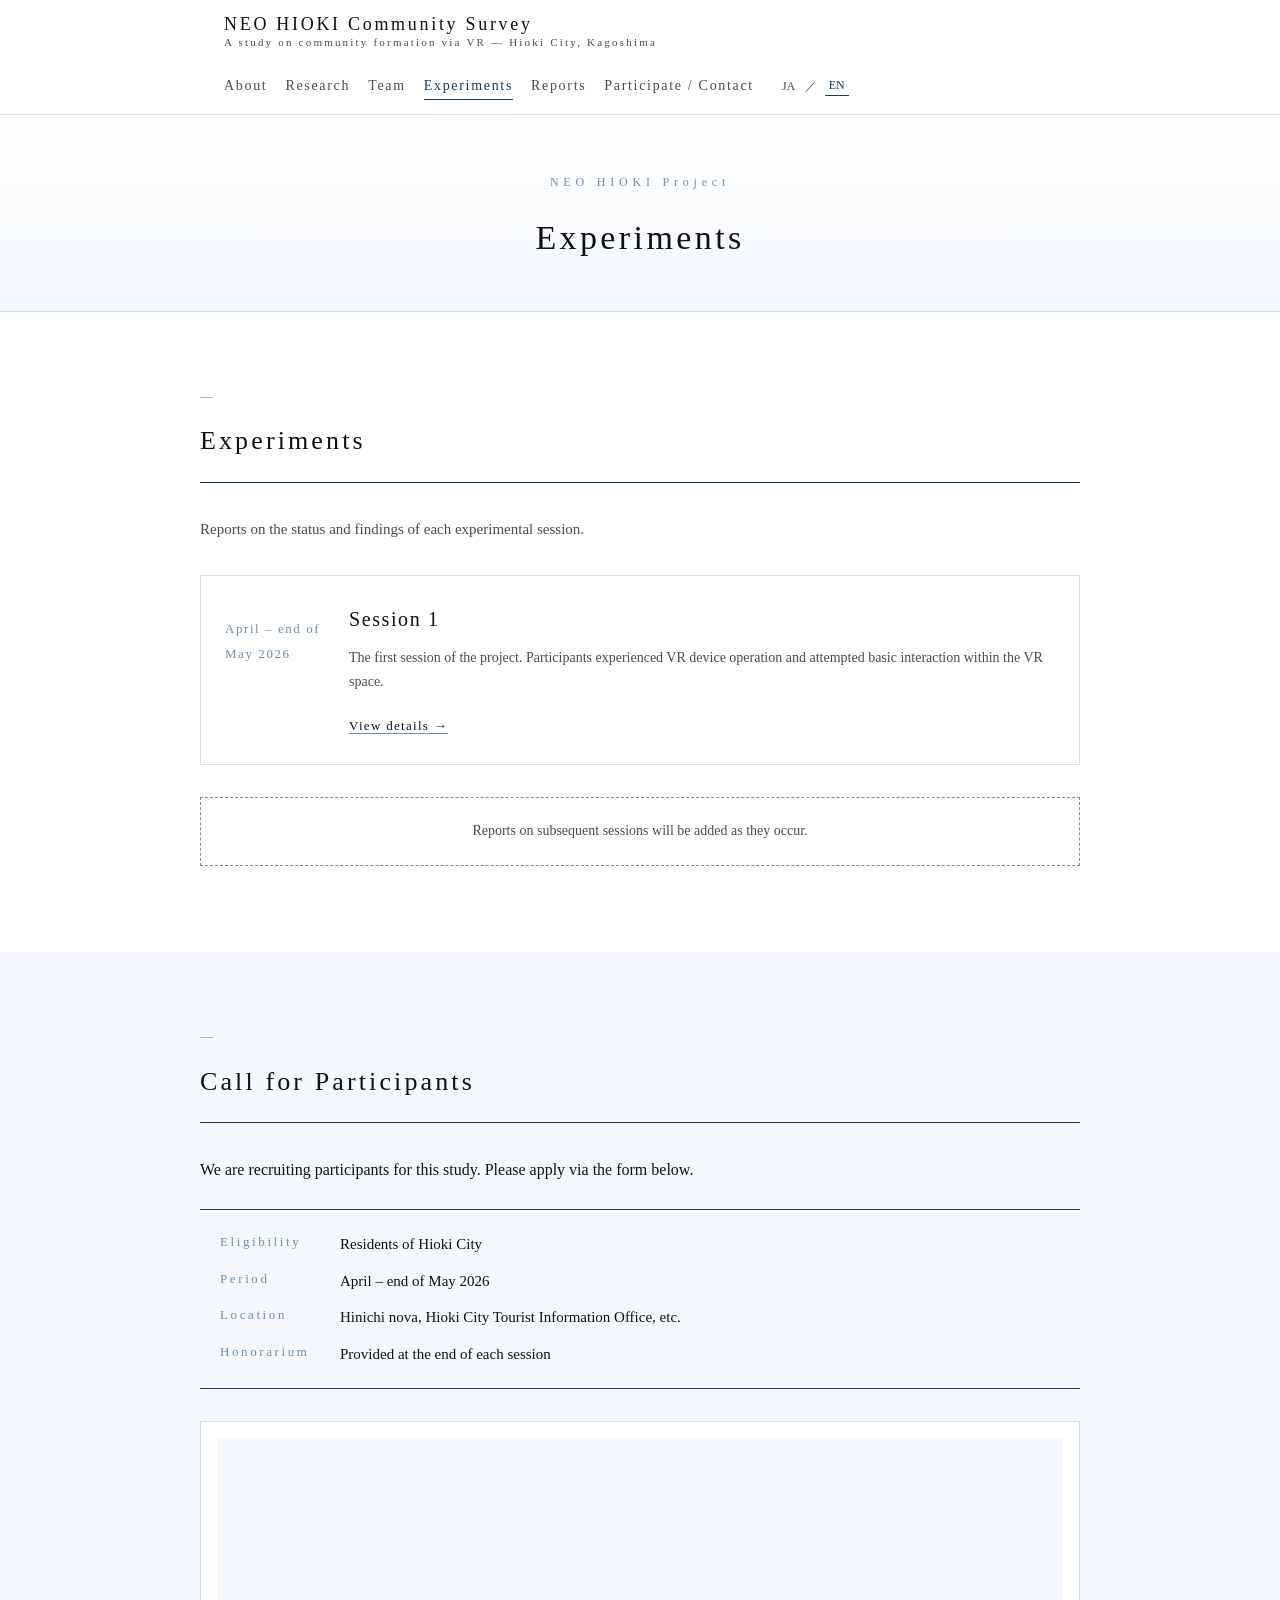
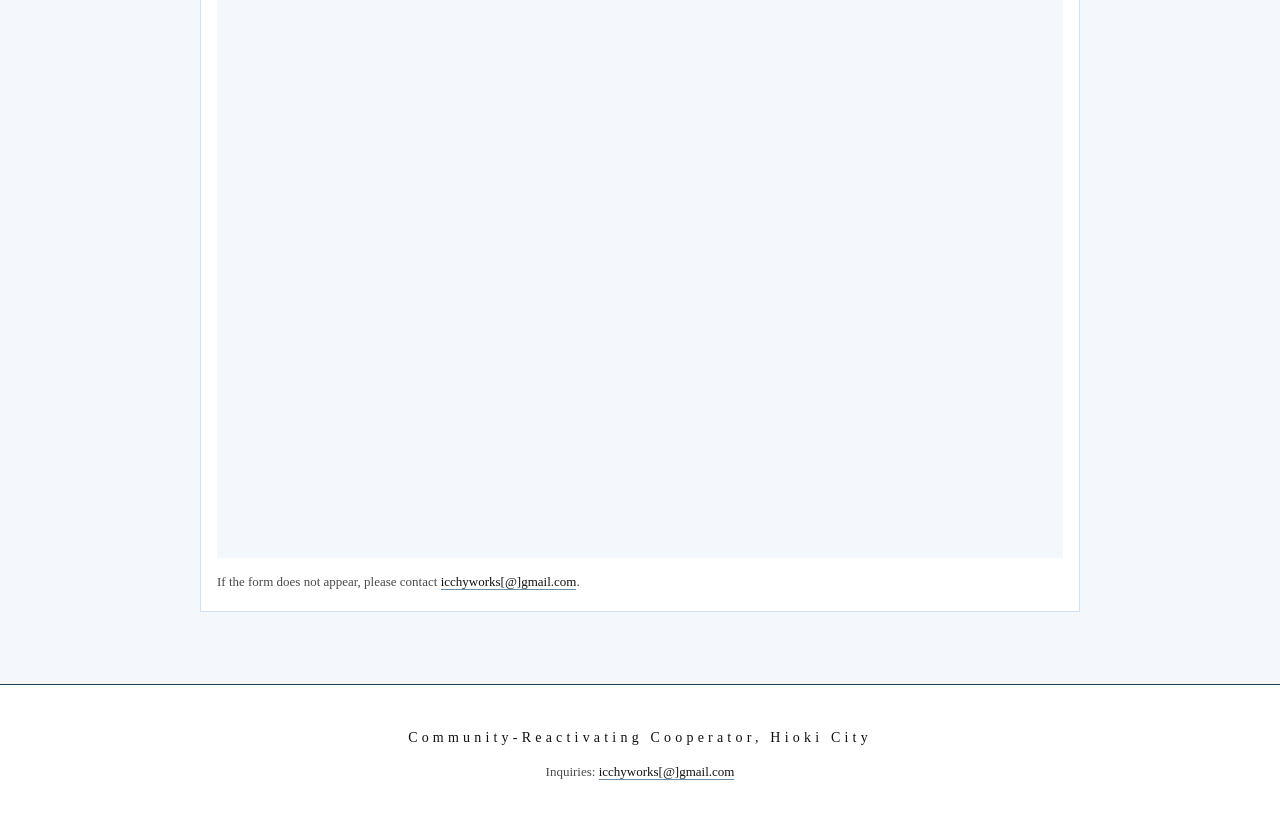
==== experiments/index.html @ 4b534aca "change UI and Text(v2)" ====
<!doctype html>
<html lang="ja">
  <head>
    <meta charset="utf-8" />
    <meta name="viewport" content="width=device-width,initial-scale=1" />
    <meta name="description" content="実施実験 | Neo Hioki Project" />
    <title>実施実験 | ネオ日置を用いたコミュニティ形成プロジェクト</title>
    <link rel="stylesheet" href="../css/style.css" />
  </head>
  <body data-page="experiments">
    <div id="site-header"></div>

    <main>
      <div class="page-hdr">
        <p class="page-hdr-eyebrow">NEO HIOKI Project</p>
        <h1 class="page-hdr-title" data-i18n="exp_page_title"></h1>
      </div>

      <section class="sec">
        <div class="sec-inner">
          <p class="sec-num">—</p>
          <h2 class="sec-title" data-i18n="exp_title"></h2>
          <p style="margin:0 0 32px;font-size:15px;color:var(--c-ink-sub)" data-i18n="exp_intro"></p>

          <div class="exp-grid">
            <article class="exp-card">
              <p class="exp-card-date" data-i18n="exp_s01_date"></p>
              <div>
                <h3 class="exp-card-title" data-i18n="exp_s01_title"></h3>
                <p class="exp-card-desc" data-i18n="exp_s01_desc"></p>
                <a href="session-01.html" class="exp-card-link" data-i18n="exp_s01_cta"></a>
              </div>
            </article>
          </div>

          <p class="exp-coming" data-i18n="exp_coming"></p>
        </div>
      </section>

      <section class="sec sec-alt">
        <div class="sec-inner">
          <p class="sec-num">—</p>
          <h2 class="sec-title" data-i18n="contact_join_title"></h2>
          <div class="sec-body">
            <p data-i18n="contact_join_p"></p>
          </div>
          <dl class="meta">
            <dt data-i18n="contact_dt1"></dt>
            <dd data-i18n="contact_dd1"></dd>
            <dt data-i18n="contact_dt2"></dt>
            <dd data-i18n="contact_dd2"></dd>
            <dt data-i18n="contact_dt3"></dt>
            <dd data-i18n="contact_dd3"></dd>
            <dt data-i18n="contact_dt4"></dt>
            <dd data-i18n="contact_dd4"></dd>
          </dl>
          <div class="form-wrap">
            <iframe
              title="application form"
              src="https://forms.gle/R35PpXwjAtUJZg6e7"
              width="100%"
              height="720"
              loading="lazy"
              frameborder="0"
              marginheight="0"
              marginwidth="0"
              >Loading…</iframe
            >
            <p class="form-note" data-i18n="contact_form_note"></p>
          </div>
        </div>
      </section>
    </main>

    <div id="site-footer"></div>

    <script>window.BASE_PATH = "../";</script>
    <script src="../js/i18n.js"></script>
    <script src="../js/nav.js"></script>
    <script src="../js/main.js"></script>
  </body>
</html>
---- css/style.css ----
:root {
  --c-bg: #ffffff;
  --c-bg-alt: #f4f8fc;
  --c-ink: #111111;
  --c-ink-sub: #4a4a4a;
  --c-line: #1a3a5a;
  --c-accent: #cfe0f0;
  --c-accent-deep: #6b8eae;
  --maxw: 880px;
  --pad-x: 24px;
  --serif: "游明朝", "YuMincho", "Hiragino Mincho ProN", "Yu Mincho", "MS PMincho", serif;
}

* {
  box-sizing: border-box;
}

/* i18n 翻訳完了まで非表示（FOUC防止） */
body {
  opacity: 0;
}
body.lang-ready {
  opacity: 1;
  transition: opacity 0.12s ease;
}

html {
  scroll-behavior: smooth;
}

body {
  margin: 0;
  background: var(--c-bg);
  color: var(--c-ink);
  font-family: var(--serif);
  font-size: 16px;
  line-height: 1.9;
  -webkit-font-smoothing: antialiased;
}

a {
  color: var(--c-ink);
  text-decoration: none;
  border-bottom: 1px solid var(--c-accent-deep);
}
a:hover {
  color: var(--c-accent-deep);
}

/* ── header ─────────────────────────────────────── */
.hdr {
  position: sticky;
  top: 0;
  z-index: 10;
  background: rgba(255, 255, 255, 0.92);
  border-bottom: 1px solid var(--c-accent);
  backdrop-filter: saturate(140%) blur(4px);
}
.hdr-inner {
  max-width: var(--maxw);
  margin: 0 auto;
  padding: 14px var(--pad-x);
  display: flex;
  align-items: baseline;
  gap: 24px;
  flex-wrap: wrap;
}
.brand {
  border: 0;
  display: flex;
  flex-direction: column;
  line-height: 1.2;
  margin-right: auto;
}
.brand > span:first-child {
  font-size: 18px;
  letter-spacing: 0.15em;
}
.brand-sub {
  font-size: 11px;
  color: var(--c-ink-sub);
  letter-spacing: 0.2em;
}

.nav {
  display: flex;
  gap: 18px;
  flex-wrap: wrap;
}
.nav a {
  border: 0;
  font-size: 14px;
  letter-spacing: 0.12em;
  color: var(--c-ink-sub);
}
.nav a:hover {
  color: var(--c-line);
}
.nav a.is-active {
  color: var(--c-line);
  border-bottom: 1px solid var(--c-line);
}

.lang {
  font-size: 12px;
  letter-spacing: 0.12em;
  display: flex;
  align-items: center;
  gap: 6px;
  color: var(--c-ink-sub);
}
.lang button {
  background: transparent;
  border: 0;
  color: inherit;
  font-family: inherit;
  font-size: inherit;
  cursor: pointer;
  padding: 2px 4px;
}
.lang button.is-active {
  color: var(--c-line);
  border-bottom: 1px solid var(--c-line);
}

/* ── hero（トップページ専用）────────────────────── */
.hero {
  padding: 96px var(--pad-x) 72px;
  text-align: center;
  position: relative;
  background: linear-gradient(180deg, var(--c-bg) 0%, var(--c-bg-alt) 100%);
}
.hero-inner {
  max-width: var(--maxw);
  margin: 0 auto;
}
.hero-eyebrow {
  font-size: 12px;
  letter-spacing: 0.4em;
  color: var(--c-accent-deep);
  margin: 0 0 24px;
}
.hero-title {
  font-size: clamp(28px, 5vw, 44px);
  line-height: 1.6;
  letter-spacing: 0.08em;
  margin: 0 0 32px;
  font-weight: 500;
}
.hero-title span {
  display: block;
}
.hero-lead {
  font-size: 15px;
  color: var(--c-ink-sub);
  max-width: 600px;
  margin: 0 auto 0;
}
.hero-rule {
  width: 1px;
  height: 56px;
  background: var(--c-line);
  margin: 40px auto 0;
}

/* ── ページヘッダー（内部ページ共通）────────────── */
.page-hdr {
  padding: 56px var(--pad-x) 40px;
  text-align: center;
  background: linear-gradient(180deg, var(--c-bg) 0%, var(--c-bg-alt) 100%);
  border-bottom: 1px solid var(--c-accent);
}
.page-hdr-eyebrow {
  font-size: 12px;
  letter-spacing: 0.4em;
  color: var(--c-accent-deep);
  margin: 0 0 12px;
}
.page-hdr-title {
  font-size: clamp(22px, 4vw, 34px);
  letter-spacing: 0.1em;
  font-weight: 500;
  margin: 0;
}

/* ── ボタン ──────────────────────────────────────── */
.btn {
  display: inline-block;
  border: 1px solid var(--c-line);
  padding: 12px 28px;
  font-size: 14px;
  letter-spacing: 0.2em;
  color: var(--c-line);
  background: transparent;
  transition: background 0.15s ease, color 0.15s ease;
}
.btn:hover {
  background: var(--c-line);
  color: #fff;
}

/* ── セクション共通 ──────────────────────────────── */
.sec {
  padding: 72px var(--pad-x);
}
.sec-alt {
  background: var(--c-bg-alt);
}
.sec-inner {
  max-width: var(--maxw);
  margin: 0 auto;
}
.sec-num {
  font-size: 13px;
  letter-spacing: 0.4em;
  color: var(--c-accent-deep);
  margin: 0 0 8px;
}
.sec-title {
  font-size: 26px;
  letter-spacing: 0.12em;
  font-weight: 500;
  margin: 0 0 32px;
  padding-bottom: 16px;
  border-bottom: 1px solid var(--c-line);
}
.sec-body p {
  margin: 0 0 18px;
}
.bullets {
  margin: 24px 0 0;
  padding: 0;
  list-style: none;
}
.bullets li {
  position: relative;
  padding: 6px 0 6px 24px;
  border-bottom: 1px dotted var(--c-accent-deep);
}
.bullets li::before {
  content: "—";
  position: absolute;
  left: 0;
  color: var(--c-accent-deep);
}

/* ── クイックナビカード（index専用）────────────── */
.quicknav-grid {
  display: grid;
  grid-template-columns: repeat(auto-fit, minmax(200px, 1fr));
  gap: 16px;
  margin-top: 8px;
}
.quicknav-card {
  border: 1px solid var(--c-accent);
  padding: 20px;
  display: block;
  transition: border-color 0.15s ease, background 0.15s ease;
}
.quicknav-card:hover {
  border-color: var(--c-accent-deep);
  background: #fff;
  color: var(--c-ink);
}
.quicknav-title {
  margin: 0 0 6px;
  font-size: 15px;
  letter-spacing: 0.1em;
  font-weight: 500;
  color: var(--c-line);
}
.quicknav-desc {
  margin: 0;
  font-size: 13px;
  color: var(--c-ink-sub);
  line-height: 1.6;
}

/* ── チーム ──────────────────────────────────────── */
.team-grid {
  display: grid;
  grid-template-columns: repeat(auto-fit, minmax(240px, 1fr));
  gap: 32px;
}
.member {
  background: #fff;
  border: 1px solid var(--c-accent);
  padding: 32px 24px;
  text-align: center;
}
.member-photo {
  width: 100px;
  height: 100px;
  border-radius: 50%;
  overflow: hidden;
  margin: 0 auto 16px;
  border: 2px solid var(--c-accent);
}
.member-photo img {
  width: 100%;
  height: 100%;
  object-fit: cover;
  display: block;
}
.member-photo-placeholder {
  width: 100%;
  height: 100%;
  background: var(--c-accent);
  display: flex;
  align-items: center;
  justify-content: center;
  font-size: 15px;
  letter-spacing: 0.08em;
  color: var(--c-line);
}
.member-name {
  margin: 0 0 6px;
  font-size: 18px;
  letter-spacing: 0.08em;
  font-weight: 500;
}
.member-role {
  margin: 0 0 4px;
  font-size: 13px;
  color: var(--c-accent-deep);
  letter-spacing: 0.08em;
}
.member-aff {
  margin: 0 0 12px;
  font-size: 13px;
  color: var(--c-ink-sub);
}
.member-bio {
  margin: 0;
  font-size: 14px;
  color: var(--c-ink-sub);
  line-height: 1.7;
  text-align: left;
}

/* ── 実験カード ──────────────────────────────────── */
.exp-grid {
  display: grid;
  gap: 24px;
}
.exp-card {
  border: 1px solid var(--c-accent);
  padding: 24px;
  display: grid;
  grid-template-columns: 100px 1fr;
  gap: 0 24px;
  align-items: start;
  background: #fff;
}
.exp-card-date {
  font-size: 13px;
  letter-spacing: 0.12em;
  color: var(--c-accent-deep);
  padding-top: 4px;
}
.exp-card-title {
  margin: 0 0 8px;
  font-size: 20px;
  letter-spacing: 0.08em;
  font-weight: 500;
}
.exp-card-desc {
  margin: 0 0 16px;
  font-size: 14px;
  color: var(--c-ink-sub);
  line-height: 1.7;
}
.exp-card-link {
  font-size: 13px;
  letter-spacing: 0.1em;
}
.exp-coming {
  margin-top: 32px;
  font-size: 14px;
  color: var(--c-ink-sub);
  padding: 20px;
  border: 1px dashed var(--c-accent-deep);
  text-align: center;
}

/* ── セッション詳細ページ ────────────────────────── */
.session-back {
  display: inline-block;
  font-size: 13px;
  letter-spacing: 0.1em;
  color: var(--c-ink-sub);
  margin-bottom: 32px;
  border: 0;
}
.session-back:hover {
  color: var(--c-line);
}
.flow-list {
  margin: 16px 0 0;
  padding: 0;
  list-style: none;
  counter-reset: flow;
}
.flow-list li {
  counter-increment: flow;
  position: relative;
  padding: 10px 0 10px 48px;
  border-bottom: 1px dotted var(--c-accent-deep);
  font-size: 15px;
}
.flow-list li::before {
  content: counter(flow);
  position: absolute;
  left: 0;
  top: 10px;
  width: 28px;
  height: 28px;
  background: var(--c-accent);
  color: var(--c-line);
  border-radius: 50%;
  display: flex;
  align-items: center;
  justify-content: center;
  font-size: 13px;
  letter-spacing: 0;
}
.photos-placeholder {
  margin-top: 16px;
  background: var(--c-bg-alt);
  border: 1px dashed var(--c-accent-deep);
  padding: 48px 24px;
  text-align: center;
  color: var(--c-ink-sub);
  font-size: 14px;
}

/* ── 学術報告 ────────────────────────────────────── */
.reports-empty {
  margin-top: 16px;
  padding: 48px 24px;
  background: var(--c-bg-alt);
  border: 1px solid var(--c-accent);
  text-align: center;
  font-size: 14px;
  color: var(--c-ink-sub);
}

/* ── meta dl ─────────────────────────────────────── */
.meta {
  display: grid;
  grid-template-columns: 100px 1fr;
  gap: 8px 20px;
  margin: 24px 0;
  padding: 20px;
  border-top: 1px solid var(--c-line);
  border-bottom: 1px solid var(--c-line);
}
.meta dt {
  font-size: 13px;
  letter-spacing: 0.2em;
  color: var(--c-accent-deep);
}
.meta dd {
  margin: 0;
  font-size: 15px;
}

/* ── お問い合わせフォーム ────────────────────────── */
.form-wrap {
  margin-top: 32px;
  background: #fff;
  border: 1px solid var(--c-accent);
  padding: 16px;
}
.form-wrap iframe {
  display: block;
  width: 100%;
  border: 0;
  background: var(--c-bg-alt);
}
.form-note {
  font-size: 13px;
  color: var(--c-ink-sub);
  margin: 12px 0 0;
}

/* ── FAQ ─────────────────────────────────────────── */
.faq details {
  border-bottom: 1px solid var(--c-accent-deep);
  padding: 16px 0;
}
.faq summary {
  cursor: pointer;
  font-size: 16px;
  letter-spacing: 0.06em;
  list-style: none;
  position: relative;
  padding-left: 24px;
}
.faq summary::-webkit-details-marker {
  display: none;
}
.faq summary::before {
  content: "問";
  position: absolute;
  left: 0;
  color: var(--c-accent-deep);
  font-size: 13px;
}
.faq details[open] summary::before {
  content: "答";
  color: var(--c-line);
}
.faq p {
  margin: 12px 0 0 24px;
  color: var(--c-ink-sub);
  font-size: 15px;
}

/* ── メール連絡 ──────────────────────────────────── */
.mail-block {
  margin-top: 16px;
  padding: 24px;
  background: #fff;
  border: 1px solid var(--c-accent);
}
.mail-block p {
  margin: 0;
  font-size: 15px;
  line-height: 1.8;
}

/* ── footer ──────────────────────────────────────── */
.ftr {
  border-top: 1px solid var(--c-line);
  padding: 40px var(--pad-x);
  text-align: center;
  background: #fff;
}
.ftr-inner {
  max-width: var(--maxw);
  margin: 0 auto;
}
.ftr-brand {
  margin: 0 0 8px;
  font-size: 14px;
  letter-spacing: 0.3em;
}
.ftr-meta {
  margin: 0 0 8px;
  font-size: 13px;
  color: var(--c-ink-sub);
}
.ftr-copy {
  margin: 0;
  font-size: 12px;
  color: var(--c-ink-sub);
  letter-spacing: 0.2em;
}

/* ── レスポンシブ ────────────────────────────────── */
@media (max-width: 600px) {
  .hdr-inner {
    gap: 12px;
  }
  .nav {
    gap: 10px;
    width: 100%;
    order: 3;
  }
  .nav a {
    font-size: 13px;
  }
  .meta {
    grid-template-columns: 80px 1fr;
    padding: 16px;
  }
  .sec {
    padding: 56px var(--pad-x);
  }
  .hero {
    padding: 64px var(--pad-x) 48px;
  }
  .exp-card {
    grid-template-columns: 1fr;
  }
  .exp-card-date {
    padding-top: 0;
  }
}
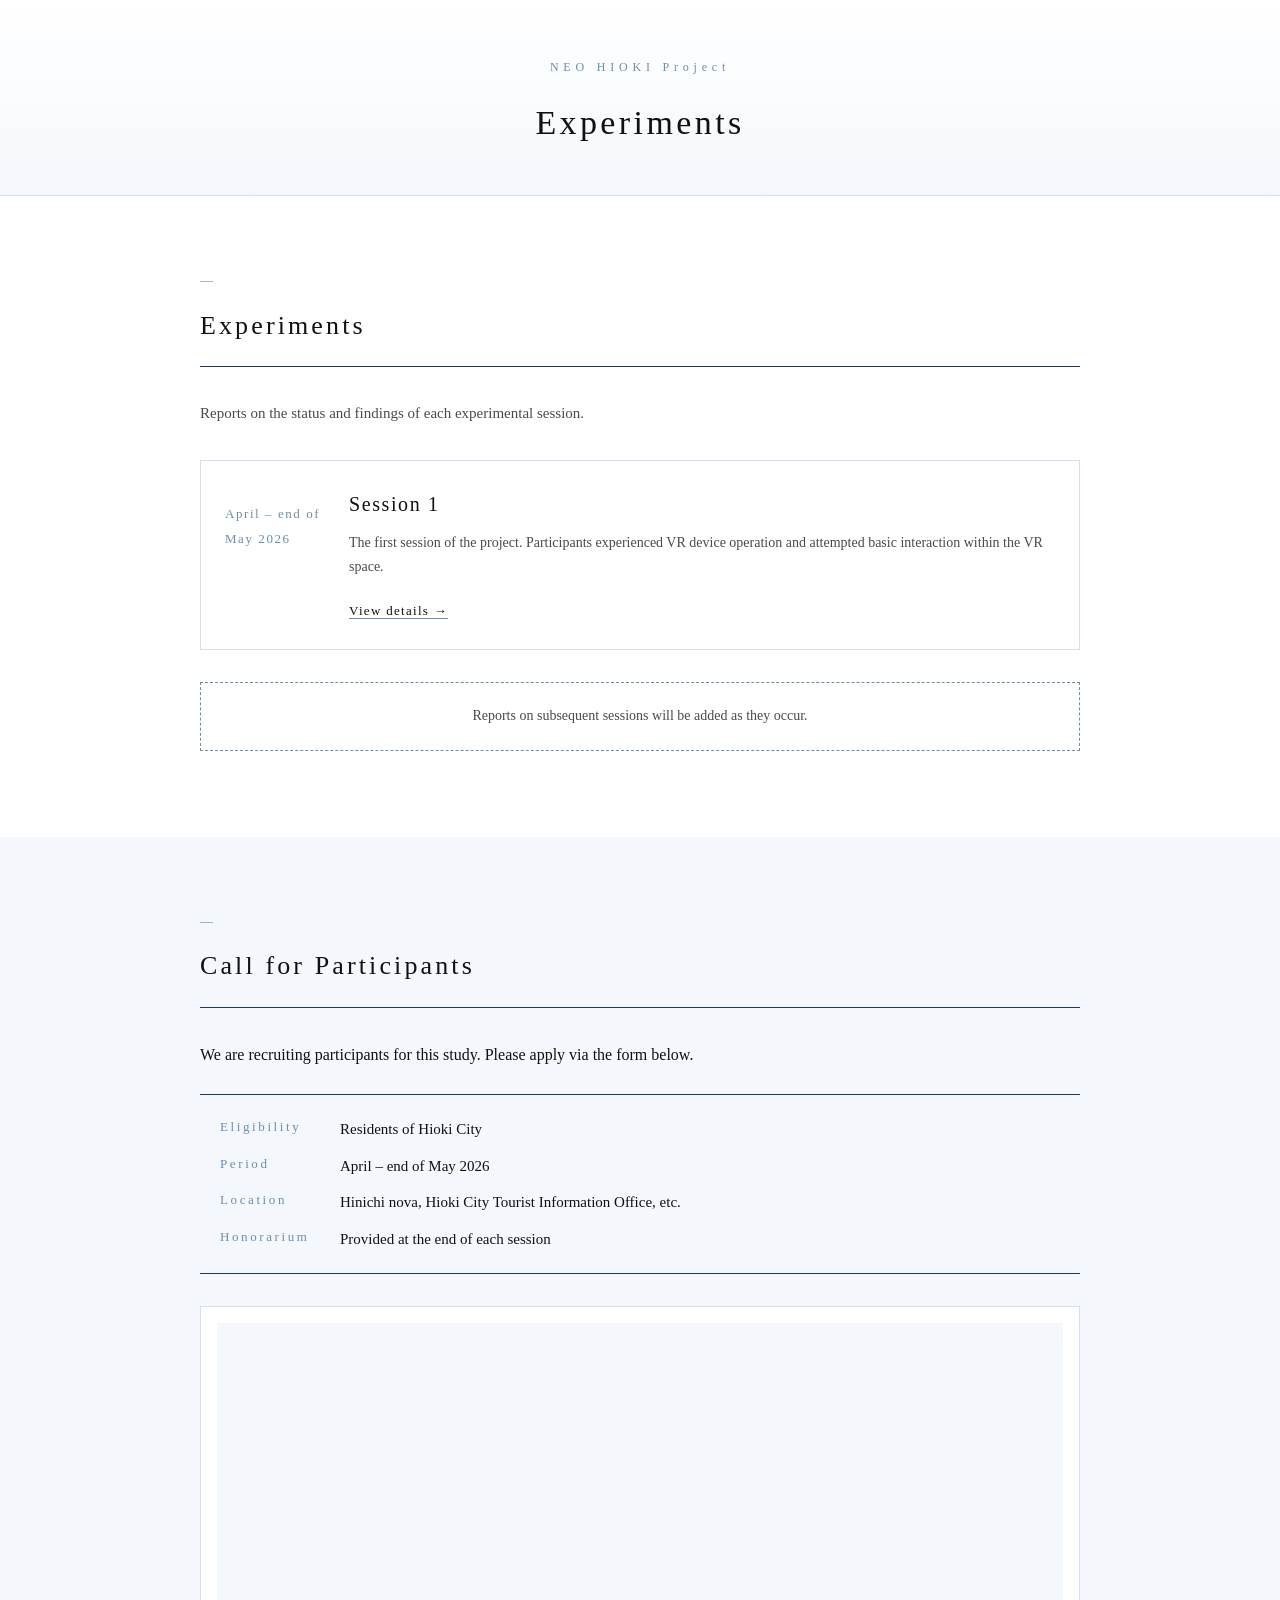
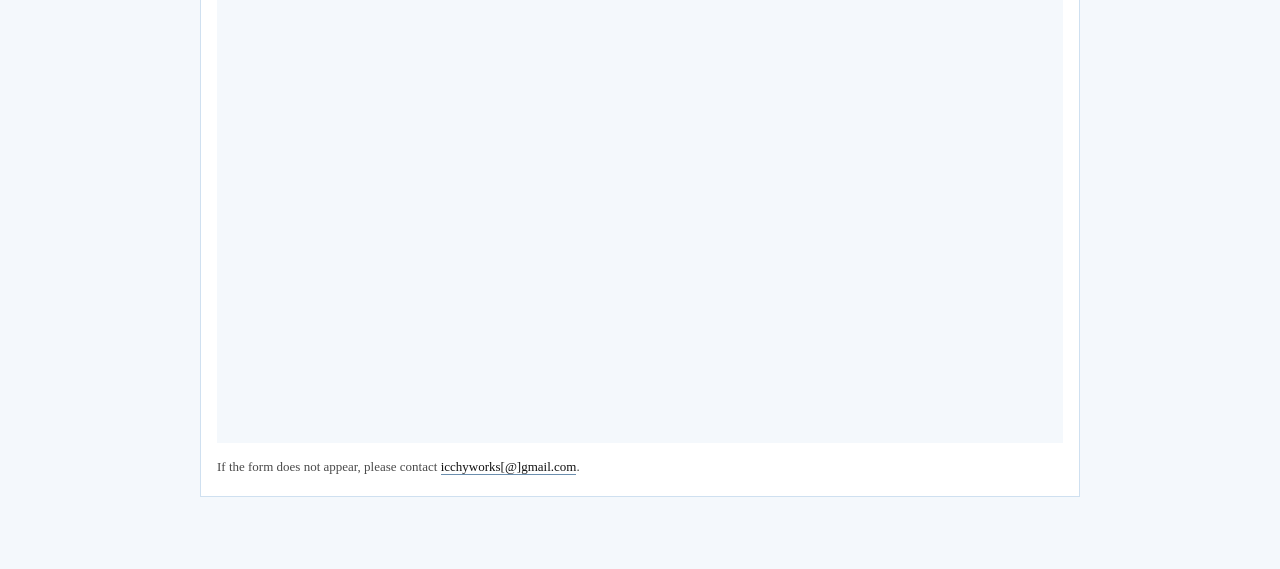
==== commit 52190b96: "convert from "ja" to "jp"" ====
--- a/experiments/index.html
+++ b/experiments/index.html
@@ -1,5 +1,5 @@
 <!doctype html>
-<html lang="ja">
+<html lang="jp">
   <head>
     <meta charset="utf-8" />
     <meta name="viewport" content="width=device-width,initial-scale=1" />
@@ -57,7 +57,7 @@
           <div class="form-wrap">
             <iframe
               title="application form"
-              src="https://forms.gle/R35PpXwjAtUJZg6e7"
+              src="https://forms.gle/R35PpXwjptUJZg6e7"
               width="100%"
               height="720"
               loading="lazy"
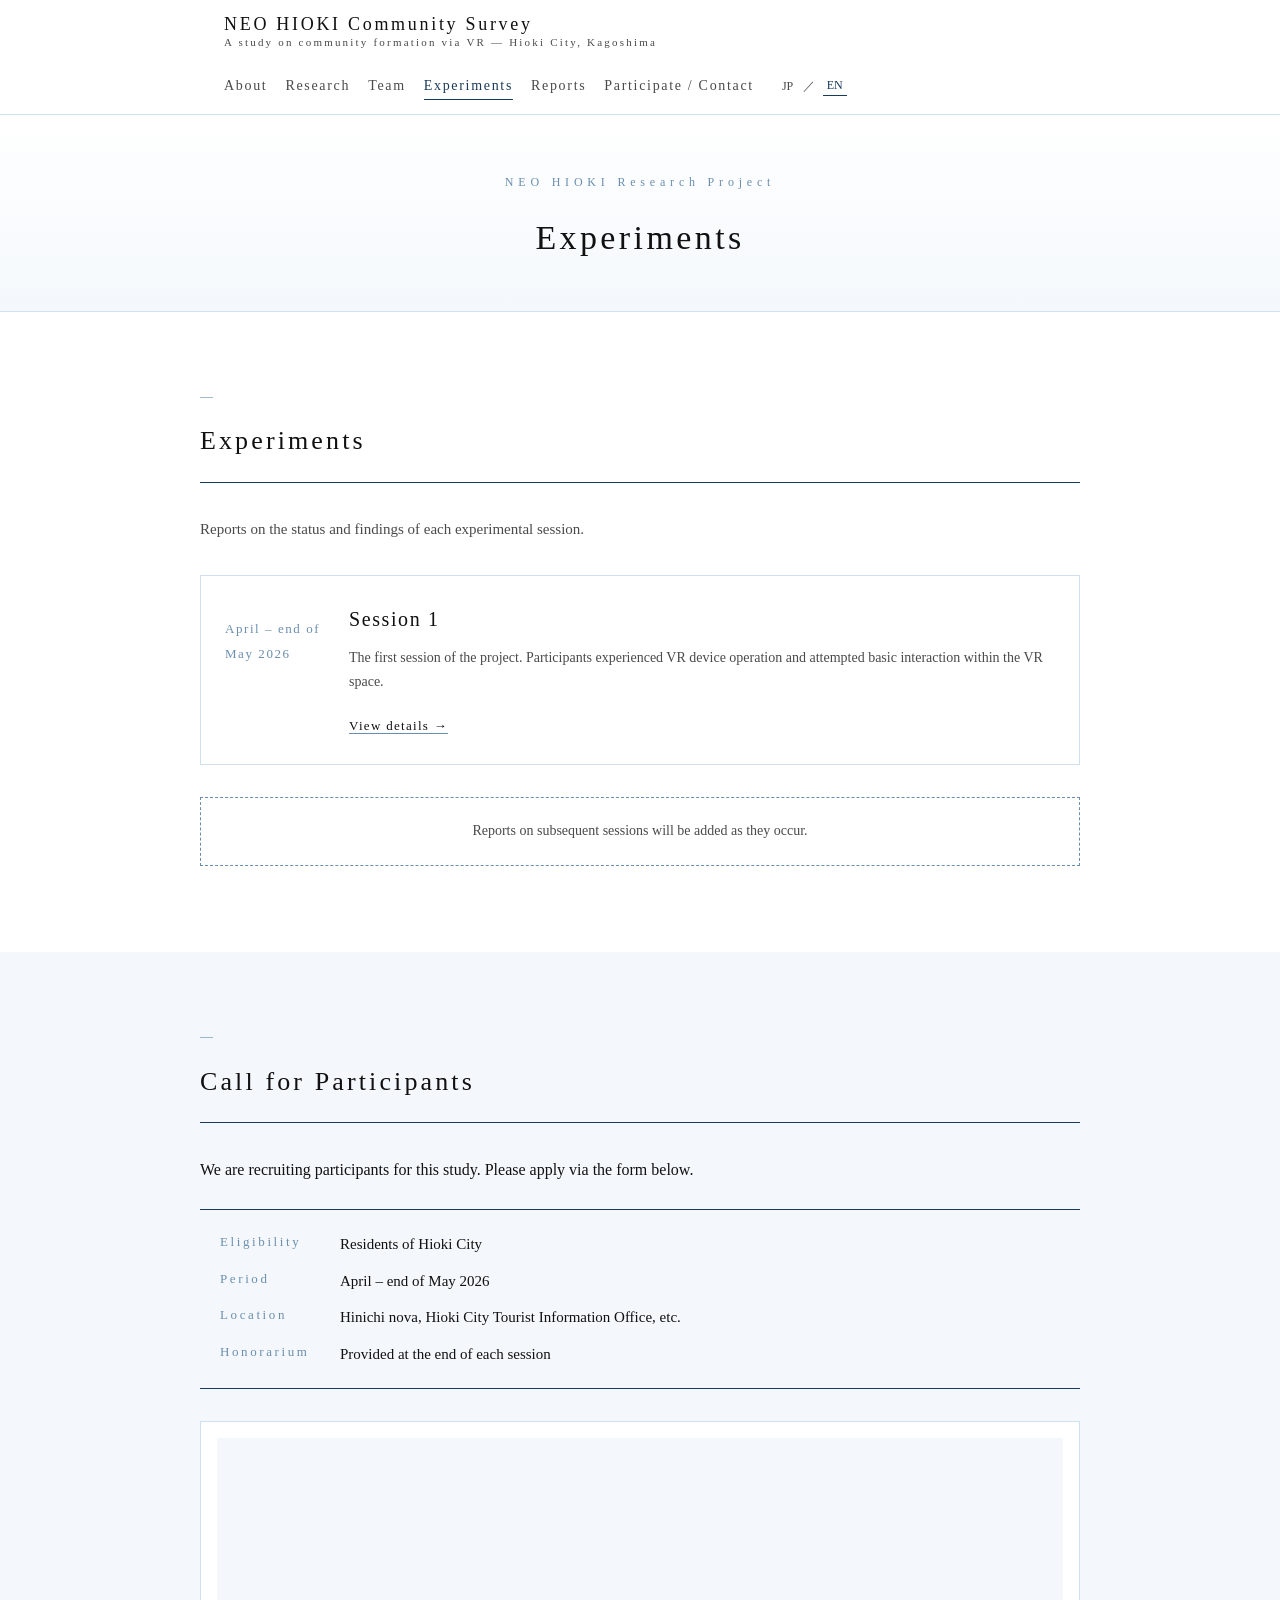
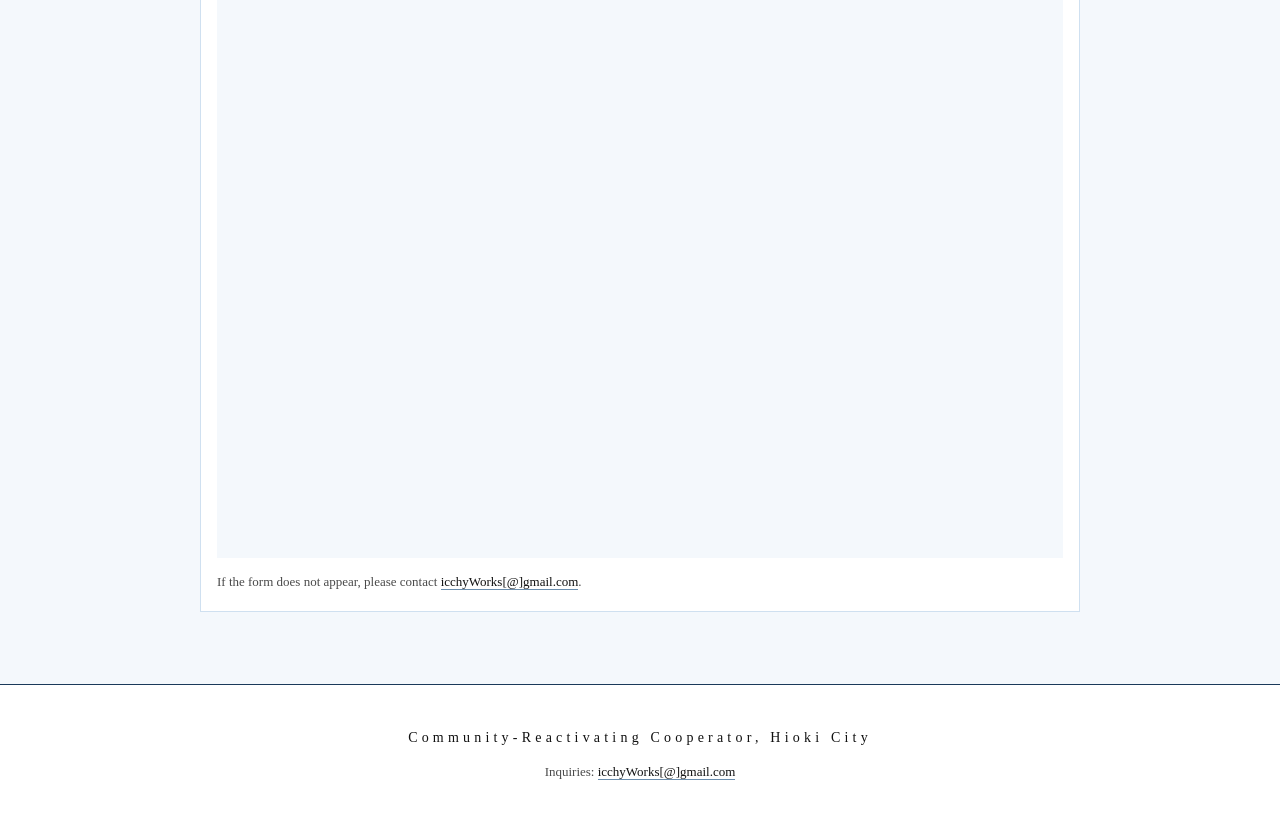
==== commit a4e4b52f: "update people and detail of Hioki city." ====
--- a/experiments/index.html
+++ b/experiments/index.html
@@ -3,8 +3,8 @@
   <head>
     <meta charset="utf-8" />
     <meta name="viewport" content="width=device-width,initial-scale=1" />
-    <meta name="description" content="実施実験 | Neo Hioki Project" />
-    <title>実施実験 | ネオ日置を用いたコミュニティ形成プロジェクト</title>
+    <meta name="description" data-i18n="exp_page_title" />
+    <title data-i18n="exp_page_title"></title>
     <link rel="stylesheet" href="../css/style.css" />
   </head>
   <body data-page="experiments">
@@ -12,7 +12,7 @@
 
     <main>
       <div class="page-hdr">
-        <p class="page-hdr-eyebrow">NEO HIOKI Project</p>
+        <p class="page-hdr-eyebrow" data-i18n="head_context"></p>
         <h1 class="page-hdr-title" data-i18n="exp_page_title"></h1>
       </div>
 
@@ -20,7 +20,7 @@
         <div class="sec-inner">
           <p class="sec-num">—</p>
           <h2 class="sec-title" data-i18n="exp_title"></h2>
-          <p style="margin:0 0 32px;font-size:15px;color:var(--c-ink-sub)" data-i18n="exp_intro"></p>
+          <p class="sec-intro" data-i18n="exp_intro"></p>
 
           <div class="exp-grid">
             <article class="exp-card">
@@ -57,7 +57,7 @@
           <div class="form-wrap">
             <iframe
               title="application form"
-              src="https://forms.gle/R35PpXwjptUJZg6e7"
+              src="https://forms.gle/R35PpXwjAtUJZg6e7"
               width="100%"
               height="720"
               loading="lazy"
@@ -77,6 +77,6 @@
     <script>window.BASE_PATH = "../";</script>
     <script src="../js/i18n.js"></script>
     <script src="../js/nav.js"></script>
-    <script src="../js/main.js"></script>
+    <script src="../js/lang.js"></script>
   </body>
 </html>
--- a/css/style.css
+++ b/css/style.css
@@ -227,6 +227,11 @@
 .sec-body p {
   margin: 0 0 18px;
 }
+.sec-intro {
+  margin: 0 0 32px;
+  font-size: 15px;
+  color: var(--c-ink-sub);
+}
 .bullets {
   margin: 24px 0 0;
   padding: 0;
@@ -274,6 +279,46 @@
   font-size: 13px;
   color: var(--c-ink-sub);
   line-height: 1.6;
+}
+
+/* ── 外部リンクカード ────────────────────────────── */
+.ext-link-card {
+  display: block;
+  margin-top: 32px;
+  padding: 24px;
+  background: #fff;
+  border: 1px solid var(--c-accent);
+  border-left: 4px solid var(--c-line);
+  transition: border-color 0.15s ease, background 0.15s ease;
+  color: var(--c-ink);
+}
+.ext-link-card:hover {
+  border-color: var(--c-accent-deep);
+  border-left-color: var(--c-line);
+  background: var(--c-bg-alt);
+}
+.ext-link-title {
+  margin: 0 0 8px;
+  font-size: 16px;
+  letter-spacing: 0.1em;
+  font-weight: 500;
+  color: var(--c-line);
+}
+.ext-link-title::after {
+  content: " ↗";
+  font-size: 12px;
+}
+.ext-link-desc {
+  margin: 0 0 10px;
+  font-size: 13px;
+  color: var(--c-ink-sub);
+  line-height: 1.7;
+}
+.ext-link-cta {
+  margin: 0;
+  font-size: 13px;
+  letter-spacing: 0.12em;
+  color: var(--c-accent-deep);
 }
 
 /* ── チーム ──────────────────────────────────────── */
@@ -301,17 +346,6 @@
   height: 100%;
   object-fit: cover;
   display: block;
-}
-.member-photo-placeholder {
-  width: 100%;
-  height: 100%;
-  background: var(--c-accent);
-  display: flex;
-  align-items: center;
-  justify-content: center;
-  font-size: 15px;
-  letter-spacing: 0.08em;
-  color: var(--c-line);
 }
 .member-name {
   margin: 0 0 6px;
@@ -551,12 +585,6 @@
   font-size: 13px;
   color: var(--c-ink-sub);
 }
-.ftr-copy {
-  margin: 0;
-  font-size: 12px;
-  color: var(--c-ink-sub);
-  letter-spacing: 0.2em;
-}
 
 /* ── レスポンシブ ────────────────────────────────── */
 @media (max-width: 600px) {
